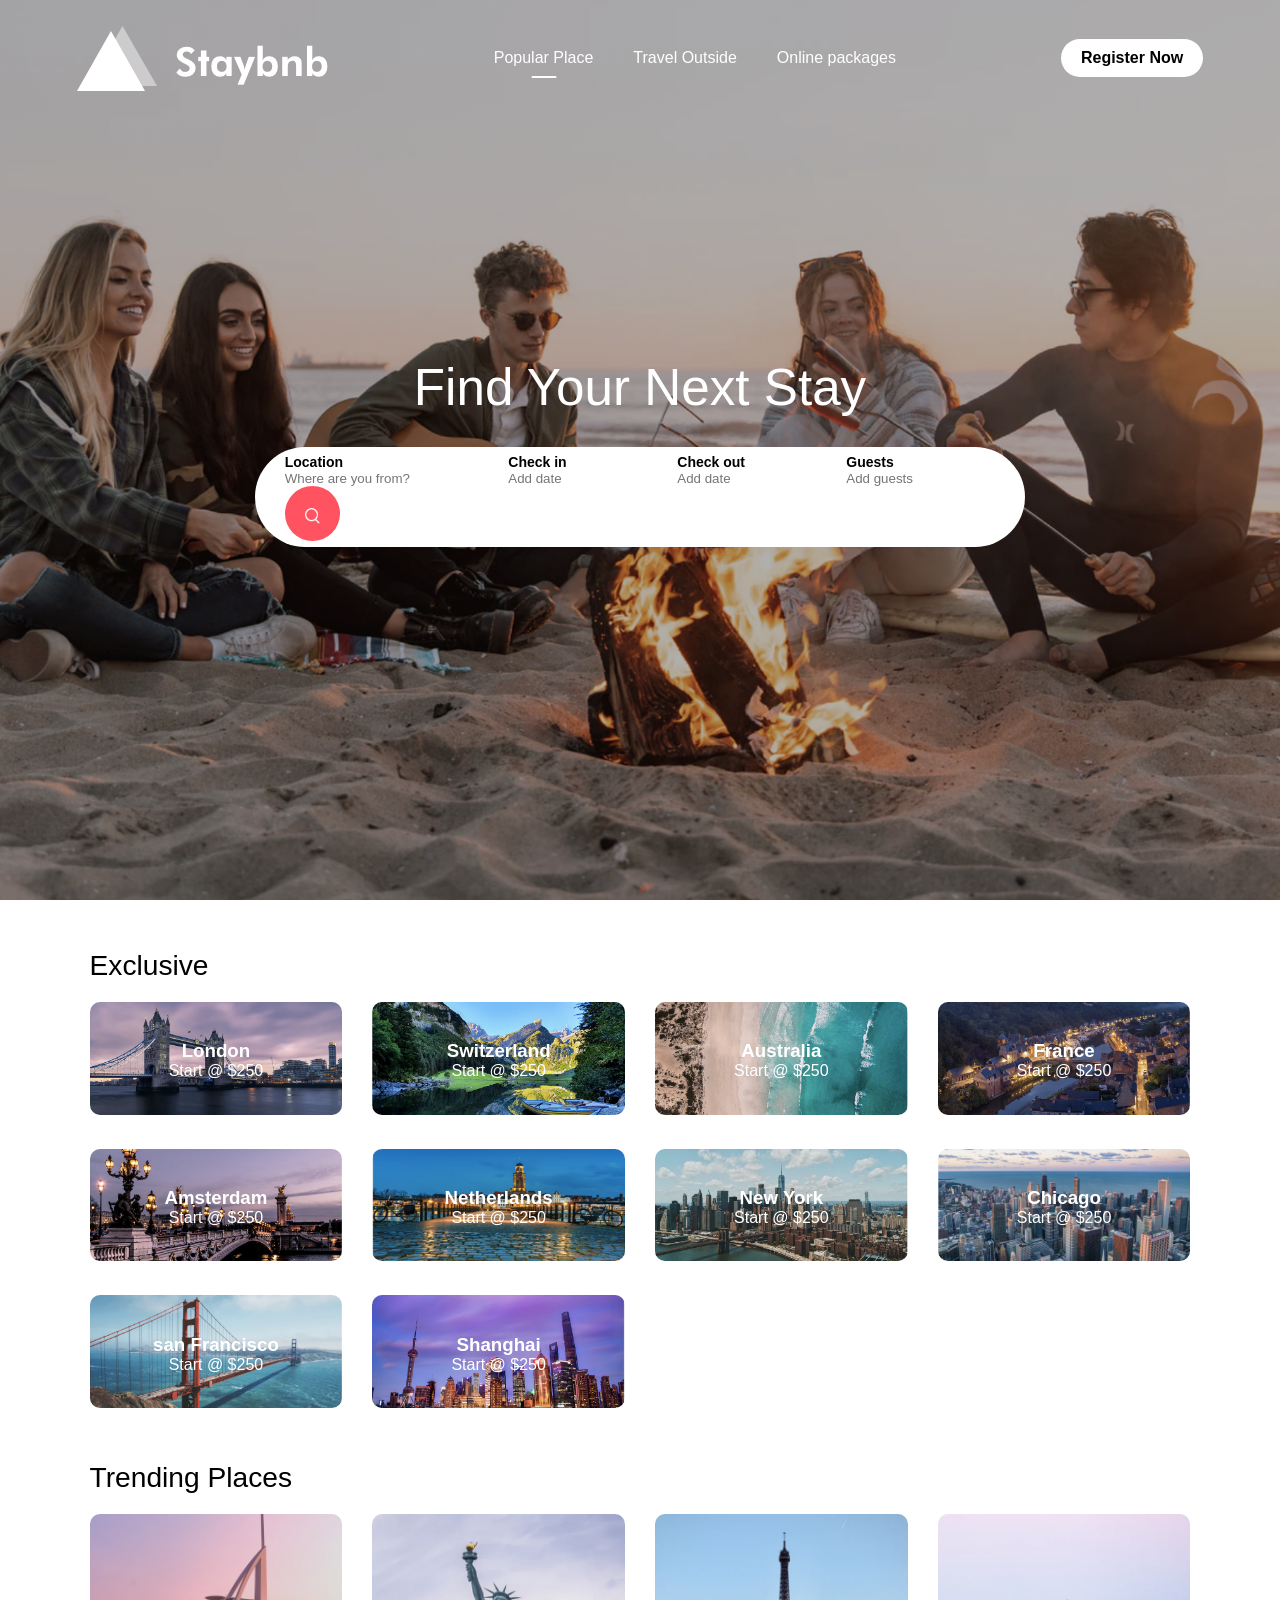
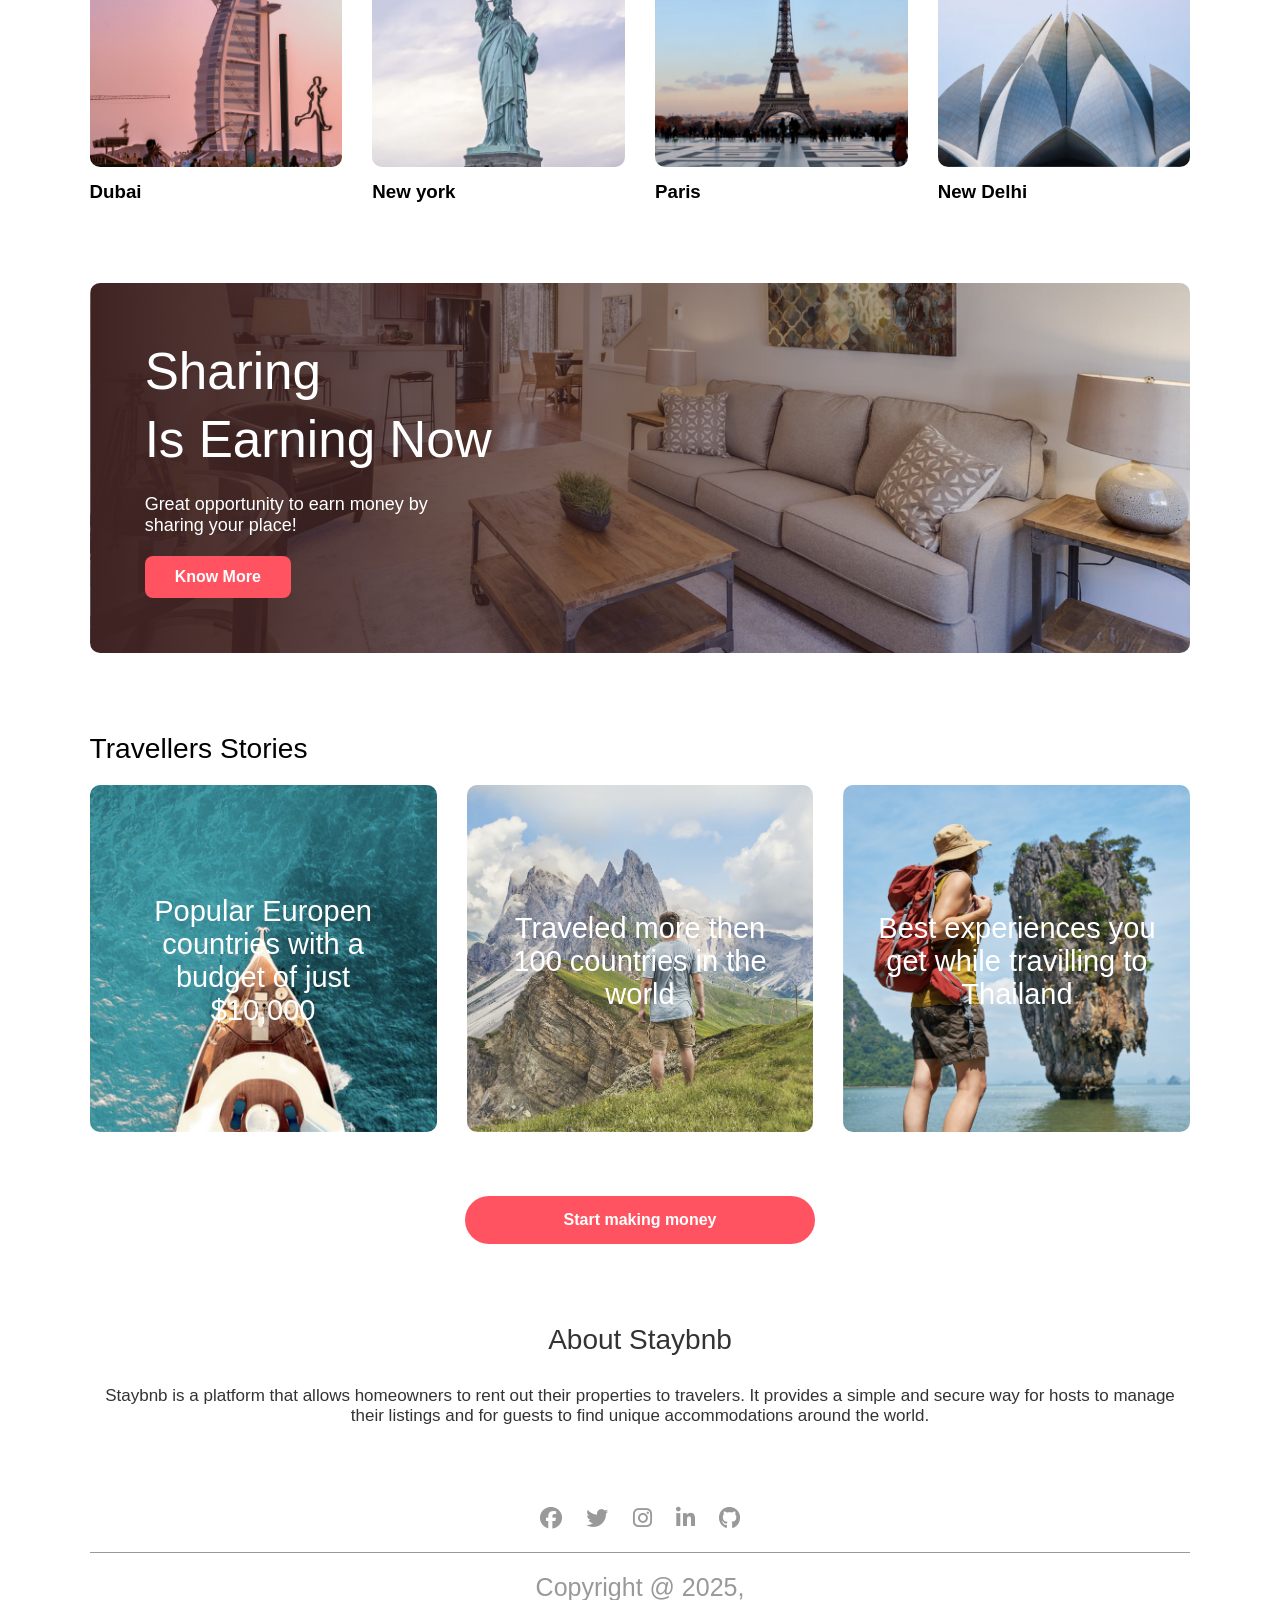
==== images/index.html @ f1bb99ab "first commit" ====
<!DOCTYPE html>
<html lang="en">
<head>
    <meta charset="UTF-8">
    <meta name="viewport" content="width=device-width, initial-scale=1.0">
    <title>Staybnb - EASY TUTORIALS</title>
    <link rel="stylesheet" href="style.css">
   <link rel="stylesheet" href="https://cdnjs.cloudflare.com/ajax/libs/font-awesome/6.5.1/css/all.min.css">
</head>
<body>
    <div class="header">
        <nav id="navBar">
            <img src="logo.png" alt="logo">
            <ul class="nav-links">
                <li><a href="#" class="active">Popular Place</a></li>
                <li><a href="#">Travel Outside</a></li>
                <li><a href="#">Online packages</a></li>
            </ul>
            <a href="#" class="register-btn">Register Now</a>
            <i class="fa-solid fa-bars" onclick="togglebtn()"></i>
        </nav>

        <div class="container">
            <h1>Find Your Next Stay</h1>
            <div class="serch-bar">
                <form>
                    <div class="location-input">
                        <label for="">Location</label>
                        <input type="text" placeholder="Where are you from?">
                    </div>
                    <div>
                        <label for="">Check in</label>
                        <input type="text" placeholder="Add date">
                    </div>
                    <div>
                        <label for="">Check out</label>
                        <input type="text" placeholder="Add date">
                    </div>
                    <div>
                        <label for="">Guests</label>
                        <input type="text" placeholder="Add guests">
                    </div>
                    <button type="submit"><img src="search.png" alt=""></button>
                </form>
            </div>
        </div>
    </div>

    <div class="container">
        <h2 class="sub-title">Exclusive</h2>
        <div class="exclusive">
          <div>
              <img src="image-1.png" alt="">
              <span>
                <h3>London</h3>
                <p>Start @ $250</p>
              </span>
          </div>
           <div>
              <img src="image-2.png" alt="">
               <span>
                <h3>Switzerland</h3>
                <p>Start @ $250</p>
              </span>
          </div>
           <div>
              <img src="image-3.png" alt="">
               <span>
                <h3>Australia</h3>
                <p>Start @ $250</p>
              </span>
          </div>
           <div>
              <img src="image-4.png" alt="">
               <span>
                <h3>France</h3>
                <p>Start @ $250</p>
              </span>
          </div>
           <div>
              <img src="image-5.png" alt="">
               <span>
                <h3>Amsterdam</h3>
                <p>Start @ $250</p>
              </span>
          </div>
            <div>
              <img src="image-6.png" alt="">
               <span>
                <h3>Netherlands</h3>
                <p>Start @ $250</p>
              </span>
          </div>
            <div>
              <img src="image-7.png" alt="">
               <span>
                <h3>New York</h3>
                <p>Start @ $250</p>
              </span>
          </div>
            <div>
              <img src="image-8.png" alt="">
               <span>
                <h3>Chicago</h3>
                <p>Start @ $250</p>
              </span>
          </div>
            <div>
              <img src="image-9.png" alt="">
               <span>
                <h3>san Francisco</h3>
                <p>Start @ $250</p>
              </span>
          </div>
            <div>
              <img src="image-10.png" alt="">
               <span>
                <h3>Shanghai</h3>
                <p>Start @ $250</p>
              </span>
          </div>
        </div>

        <h2 class="sub-title">Trending Places</h2>
        <div class="trending">
            <div>
                <img src="dubai.png" alt="Dubai">
                <h3>Dubai</h3>
            </div>
            <div>
                <img src="new-york.png" alt="Dubai">
                <h3>New york</h3>
            </div>
            <div>
                <img src="paris.png" alt="Dubai">
                <h3>Paris</h3>
            </div>
            <div>
                <img src="new-delhi.png" alt="Dubai">
                <h3>New Delhi</h3>
            </div>
        </div>

            <div class="cta">
                <h3>Sharing <br> Is Earning Now</h3>
                <p>Great opportunity to earn money by <br> sharing your place!</p>
                <a href="#" class="cta-btn">Know More</a>
            </div>

            <h2 class="sub-title">Travellers Stories</h2>
            <div class="stories">
                <div>
                    <img src="story-1.png" alt="">
                    <p>Popular Europen countries with a budget of just $10,000</p>
                </div>
                <div>
                    <img src="story-2.png" alt="">
                    <p>Traveled more then 100 countries in the world</p>
                </div>
                <div>
                    <img src="story-3.png" alt="">
                    <p>Best experiences you get while travilling to Thailand</p>
                </div>
            </div>
            <a href="#" class="start-btn"> Start making money</a>
            <div class="about-msg">
                <h2>About Staybnb</h2>
                <p>Staybnb is a platform that allows homeowners
                    to rent out their properties to travelers.
                    It provides a simple and secure way for 
                    hosts to manage their listings and for guests
                     to find unique accommodations around the world.</p>
            </div>

            <div class="footer">
                <a href="https://facebook.com/"><i class="fa-brands fa-facebook"></i></a>
                <a href="https://twitter.com/"><i class="fa-brands fa-twitter"></i></a>
                <a href="https://instagram.com/"><i class="fa-brands fa-instagram"></i></a>
                <a href="https://linkedin.com/"><i class="fa-brands fa-linkedin-in"></i></a>
                <a href="https://github.com/"><i class="fa-brands fa-github"></i></a>
                <hr>
                <p>Copyright @ 2025,</p>
            </div>

            <script>
                var navBar = document.getElementById("navBar");

                function togglebtn(){
                    navBar.classList.toggle("hidemenu");
                }
                
            </script>


    </div>
</body>
</html>
---- images/style.css ----
*{
    margin: 0;
    padding: 0;
    box-sizing: border-box;
    font-family: 'poppins', sans-serif;
}

.header{
    min-height: 100vh;
    width: 100%;
    background-image: linear-gradient(rgba(0,0,0,0.3),rgba(0,0,0,0.3)), 
    url(banner.png);
    background-size: cover;
    background-position: center;
}

nav{
    display: flex;
    padding: 2% 6%;
    justify-content: space-between;
    align-items: center;
}

.logo{
    width: 150px;
    cursor: pointer;
}

.nav-links{
    display: flex;
    list-style: none;
    margin: 10px 30px;
}

.nav-links li a{
    text-decoration: none;
    color: #fff;

}

.nav-links li{
    margin: 10px 20px;
    display: inline-block;
    list-style: none;
}

.register-btn{
    padding: 10px 20px;
    background-color: #fff;
    color: #000;
    text-decoration: none;
    border-radius: 20px;
    font-weight: bold;
}

.container{
    padding: 0 7%;
}

.header h1{
    font-size: 4vw;
    font-weight: 500;
    color: #fff;
    text-align: center;
    padding-top: 22%;
}

.serch-bar{
    background-color: #fff;
    width: 70%;
    margin: 30px auto;
    padding: 6px 10px 6px 30px;
    border-radius: 50px
}

.serch-bar form{
    display: flex;
    justify-content: space-between;
    align-items: center;
    flex-wrap: wrap;
}

.serch-bar form input{
    border: 0;
    background-color: transparent;
    outline: none;
    display: block;
}

.serch-bar form button{
    border: 0;
    background-color: #ff5361;
    width: 55px;
    height: 55px;
    outline: none;
    cursor: pointer;
    border-radius: 50px;
}

.serch-bar form button img{
    width: 15px;
    margin-top: 7px;
}

.location-input{
    flex: 1;
}

.serch-bar form label{
    font-weight: 600;
    font-size: 14px;
    color: #000;
}

/*exclusive*/
.sub-title{
    margin: 50px 0 20px ;
    font-size: 2.2vw;
    font-weight: 500;
    color: #000;
}

.exclusive{
    display: grid;
    grid-template-columns: repeat(auto-fit,minmax(200px, 1fr));
    grid-gap: 30px;
}
.exclusive div img{
    width: 100%;
    border-radius: 10px;
}

.exclusive div{
    position: relative;
}

.exclusive div span{
    position: absolute;
    top: 50%;
    left: 50%;
    transform: translate(-50%, -50%);
    text-align: center;
    color: #fff;
}

/*------------Trending plaes---------------*/
.trending{
    display: grid;
    grid-template-columns: repeat(auto-fit,minmax(200px, 1fr));
    grid-gap: 30px;
    margin-bottom: 30px;
}

.trending div img{
    width: 100%;
    border-radius: 10px;
}

.trending h3{
    font-weight: 600;
    margin-top: 10px;
}

/*------------call to action----------------*/

.cta{
    background-image: linear-gradient(to right, #3f2323, transparent), url(banner-2.png);
    color: #fff;
    margin: 80px 0;
    background-size: cover;
    background-position: center;
    border-radius: 10px;
    padding: 5%;
}

.cta h3{
    font-size: 4vw;
    margin-bottom: 20px;
    line-height: 5.3vw;
    font-weight: 500;
}

.cta p{
    font-size: 18px;
    margin-bottom: 10px 0;
}

.cta-btn{
    padding: 12px 30px;
    background-color: #ff5361;
    color: #fff;
    text-decoration: none;
    border-radius: 8px;
    margin-top: 20px;
    display: inline-block;
    font-weight: bold;
}

/*------------Travellers Stories----------------*/

.stories{
    display: grid;
    grid-template-columns: repeat(auto-fit,minmax(200px, 1fr));
    grid-gap: 30px;
    margin-bottom: 30px;
}

.stories div img{
    width: 100%;
    border-radius: 10px;
}

.stories h3{
    font-weight: 600;
    margin-top: 10px;
}

.stories div{
    position: relative;
    text-align: center;
}

.stories P{
    width: 80%;
    position: absolute;
    top: 50%;
    left: 50%;
    transform: translate(-50%, -50%);
    color: #fff;
    font-size: 29px;
}

.start-btn{
    text-decoration: none;
    background-color: #ff5361;
    color: #fff;
    width: 80%;
    max-width: 350px;
    display: block;
    text-align: center;
    margin: 60px auto;
    padding: 15px;
    border-radius: 30px;
    font-weight: bold;
}

/*------------footer mgs----------------*/

.about-msg{
    text-align: center;
    color: #333;
    font-size: 17px;
    margin: 80px 0;
}

.about-msg h2{
    font-size: 28px;
    margin-bottom: 30px;
    font-weight: 500;
    
}

/*------------footer----------------*/

.footer{
    text-align: center;
    margin: 80px 0 10px;
}

.footer a{
    color: #999;
    font-size: 22px;
    margin: 0 10px;
    text-decoration: none;
}

.footer a:hover{
    color: #ff5361;
}

.footer hr{
    background-color: #999;
    height: 1px;
    border: none;
    width: 100%;
    margin: 20px 0;
}

.footer p{
    color: #999;
    font-size: 25px;
    padding-bottom: 15px;
    
}

.active{
    color: #ff5361;
    position: relative;
}

.active::after{
    content: '';
    position: absolute;
    width: 25px;
    height: 2px;
    background-color: #fff;
    left: 50%;
    bottom: -5px;
    border-radius: 2px;
    transform: translateX(-50%);
    bottom: -12px;
    border-radius: 2px;
}


nav .fa-bars{
    display: none;
    font-size: 24px;
    cursor: pointer;
}


/*---------for smaller screens----------------*/
@media only screen and (max-width: 768px){

    .logo{
        position: fixed;
        top: 4%;
        left: 7%;
    }
    nav{
        position: fixed;
        top: 0;
        z-index: 100;
        display: inline-block;
        width: 100%;
        padding: 100px 7% 0;
        background-color: #000;
        text-align: right;
        max-height: 100px;
        overflow: hidden;
        transition: max-height 0.5s;
    }

    nav .nav-links li{
        margin: 10px 0;
        display: block;
    }

    .register-btn{
        display: none;
        margin: 15px 0 30px;
    }
    nav .fa-bars{
        display: block;
        position: fixed;
        top: 4%;
        right: 7%;
        color: #fff;
        font-size: 24px;
    }

    
    .active::after{
        left: -40%;
        bottom: 50%;
        transform: translate(0,50%);
    }   

    .himemenu{
        max-height: 300px;

    }
}
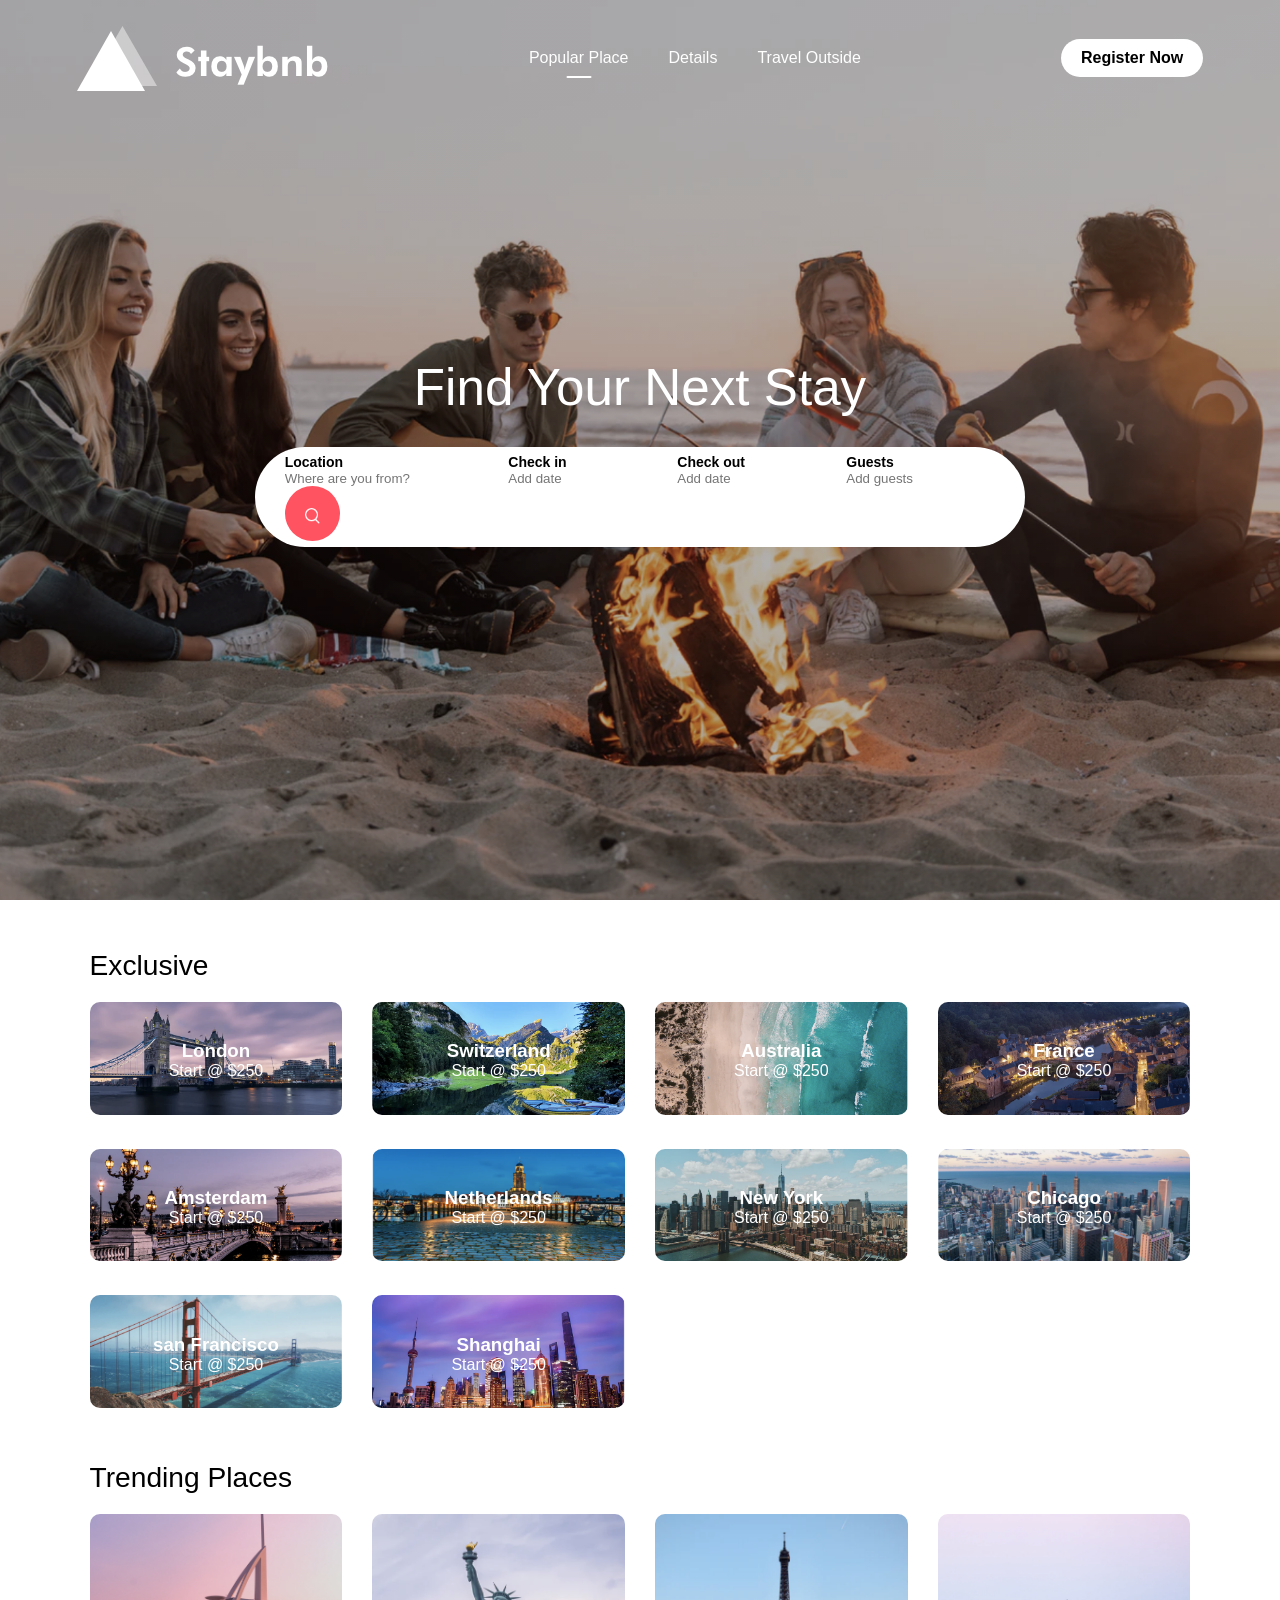
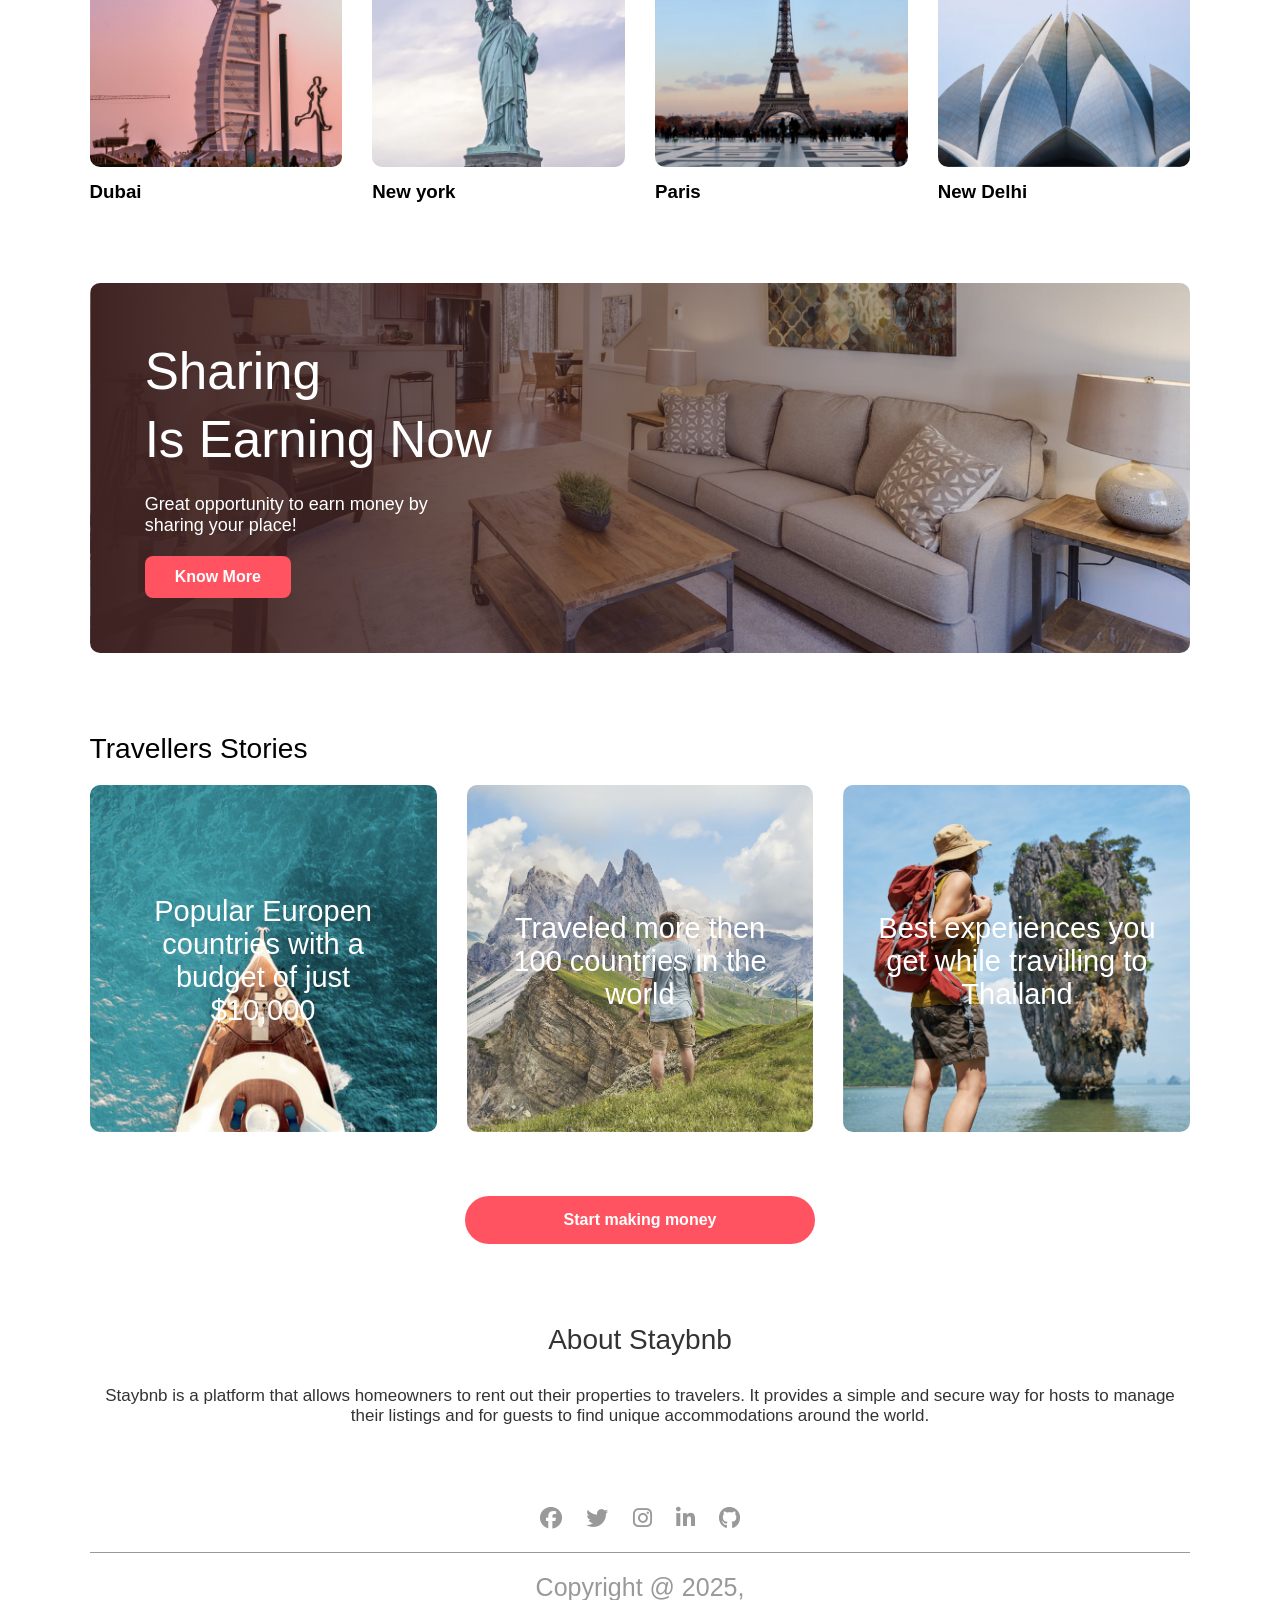
==== commit 37f90256: "updated the pages" ====
--- a/images/index.html
+++ b/images/index.html
@@ -13,8 +13,8 @@
             <img src="logo.png" alt="logo">
             <ul class="nav-links">
                 <li><a href="#" class="active">Popular Place</a></li>
-                <li><a href="#">Travel Outside</a></li>
-                <li><a href="#">Online packages</a></li>
+                <li><a href="detail.html">Details</a></li>
+                <li><a href="trips.html">Travel Outside</a></li>
             </ul>
             <a href="#" class="register-btn">Register Now</a>
             <i class="fa-solid fa-bars" onclick="togglebtn()"></i>
@@ -183,15 +183,13 @@
             </div>
 
             <script>
-                var navBar = document.getElementById("navBar");
+            var navBar = document.getElementById("navBar");
 
-                function togglebtn(){
-                    navBar.classList.toggle("hidemenu");
-                }
-                
+            function togglebtn(){
+                // Toggles class to expand the mobile navbar height
+            navBar.classList.toggle("showmenu");
+            }
             </script>
-
-
     </div>
 </body>
 </html>
--- a/images/style.css
+++ b/images/style.css
@@ -372,4 +372,380 @@
         max-height: 300px;
 
     }
+}
+
+
+*{
+    margin: 0;
+    padding: 0;
+    box-sizing: border-box;
+    font-family: 'poppins', sans-serif;
+}
+
+.header{
+    min-height: 100vh;
+    width: 100%;
+    background-image: linear-gradient(rgba(0,0,0,0.3),rgba(0,0,0,0.3)), 
+    url(banner.png);
+    background-size: cover;
+    background-position: center;
+}
+
+nav{
+    display: flex;
+    padding: 2% 6%;
+    justify-content: space-between;
+    align-items: center;
+}
+
+.logo{
+    width: 150px;
+    cursor: pointer;
+}
+
+.nav-links{
+    display: flex;
+    list-style: none;
+    margin: 10px 30px;
+}
+
+.nav-links li a{
+    text-decoration: none;
+    color: #fff;
+
+}
+
+.nav-links li{
+    margin: 10px 20px;
+    display: inline-block;
+    list-style: none;
+}
+
+.register-btn{
+    padding: 10px 20px;
+    background-color: #fff;
+    color: #000;
+    text-decoration: none;
+    border-radius: 20px;
+    font-weight: bold;
+}
+
+.container{
+    padding: 0 7%;
+}
+
+.header h1{
+    font-size: 4vw;
+    font-weight: 500;
+    color: #fff;
+    text-align: center;
+    padding-top: 22%;
+}
+
+.serch-bar{
+    background-color: #fff;
+    width: 70%;
+    margin: 30px auto;
+    padding: 6px 10px 6px 30px;
+    border-radius: 50px
+}
+
+.serch-bar form{
+    display: flex;
+    justify-content: space-between;
+    align-items: center;
+    flex-wrap: wrap;
+}
+
+.serch-bar form input{
+    border: 0;
+    background-color: transparent;
+    outline: none;
+    display: block;
+}
+
+.serch-bar form button{
+    border: 0;
+    background-color: #ff5361;
+    width: 55px;
+    height: 55px;
+    outline: none;
+    cursor: pointer;
+    border-radius: 50px;
+}
+
+.serch-bar form button img{
+    width: 15px;
+    margin-top: 7px;
+}
+
+.location-input{
+    flex: 1;
+}
+
+.serch-bar form label{
+    font-weight: 600;
+    font-size: 14px;
+    color: #000;
+}
+
+/*exclusive*/
+.sub-title{
+    margin: 50px 0 20px ;
+    font-size: 2.2vw;
+    font-weight: 500;
+    color: #000;
+}
+
+.exclusive{
+    display: grid;
+    grid-template-columns: repeat(auto-fit,minmax(200px, 1fr));
+    grid-gap: 30px;
+}
+.exclusive div img{
+    width: 100%;
+    border-radius: 10px;
+}
+
+.exclusive div{
+    position: relative;
+}
+
+.exclusive div span{
+    position: absolute;
+    top: 50%;
+    left: 50%;
+    transform: translate(-50%, -50%);
+    text-align: center;
+    color: #fff;
+}
+
+/*------------Trending plaes---------------*/
+.trending{
+    display: grid;
+    grid-template-columns: repeat(auto-fit,minmax(200px, 1fr));
+    grid-gap: 30px;
+    margin-bottom: 30px;
+}
+
+.trending div img{
+    width: 100%;
+    border-radius: 10px;
+}
+
+.trending h3{
+    font-weight: 600;
+    margin-top: 10px;
+}
+
+/*------------call to action----------------*/
+
+.cta{
+    background-image: linear-gradient(to right, #3f2323, transparent), url(banner-2.png);
+    color: #fff;
+    margin: 80px 0;
+    background-size: cover;
+    background-position: center;
+    border-radius: 10px;
+    padding: 5%;
+}
+
+.cta h3{
+    font-size: 4vw;
+    margin-bottom: 20px;
+    line-height: 5.3vw;
+    font-weight: 500;
+}
+
+.cta p{
+    font-size: 18px;
+    margin-bottom: 10px 0;
+}
+
+.cta-btn{
+    padding: 12px 30px;
+    background-color: #ff5361;
+    color: #fff;
+    text-decoration: none;
+    border-radius: 8px;
+    margin-top: 20px;
+    display: inline-block;
+    font-weight: bold;
+}
+
+/*------------Travellers Stories----------------*/
+
+.stories{
+    display: grid;
+    grid-template-columns: repeat(auto-fit,minmax(200px, 1fr));
+    grid-gap: 30px;
+    margin-bottom: 30px;
+}
+
+.stories div img{
+    width: 100%;
+    border-radius: 10px;
+}
+
+.stories h3{
+    font-weight: 600;
+    margin-top: 10px;
+}
+
+.stories div{
+    position: relative;
+    text-align: center;
+}
+
+.stories P{
+    width: 80%;
+    position: absolute;
+    top: 50%;
+    left: 50%;
+    transform: translate(-50%, -50%);
+    color: #fff;
+    font-size: 29px;
+}
+
+.start-btn{
+    text-decoration: none;
+    background-color: #ff5361;
+    color: #fff;
+    width: 80%;
+    max-width: 350px;
+    display: block;
+    text-align: center;
+    margin: 60px auto;
+    padding: 15px;
+    border-radius: 30px;
+    font-weight: bold;
+}
+
+/*------------footer mgs----------------*/
+
+.about-msg{
+    text-align: center;
+    color: #333;
+    font-size: 17px;
+    margin: 80px 0;
+}
+
+.about-msg h2{
+    font-size: 28px;
+    margin-bottom: 30px;
+    font-weight: 500;
+    
+}
+
+/*------------footer----------------*/
+
+.footer{
+    text-align: center;
+    margin: 80px 0 10px;
+}
+
+.footer a{
+    color: #999;
+    font-size: 22px;
+    margin: 0 10px;
+    text-decoration: none;
+}
+
+.footer a:hover{
+    color: #ff5361;
+}
+
+.footer hr{
+    background-color: #999;
+    height: 1px;
+    border: none;
+    width: 100%;
+    margin: 20px 0;
+}
+
+.footer p{
+    color: #999;
+    font-size: 25px;
+    padding-bottom: 15px;
+    
+}
+
+.active{
+    color: #ff5361;
+    position: relative;
+}
+
+.active::after{
+    content: '';
+    position: absolute;
+    width: 25px;
+    height: 2px;
+    background-color: #fff;
+    left: 50%;
+    bottom: -5px;
+    border-radius: 2px;
+    transform: translateX(-50%);
+    bottom: -12px;
+    border-radius: 2px;
+}
+
+
+nav .fa-bars{
+    display: none;
+    font-size: 24px;
+    cursor: pointer;
+}
+
+
+/*---------for smaller screens----------------*/
+@media only screen and (max-width: 768px){
+
+    .logo{
+        position: fixed;
+        top: 4%;
+        left: 7%;
+    }
+    nav{
+        position: fixed;
+        top: 0;
+        z-index: 100;
+        display: inline-block;
+        width: 100%;
+        padding: 100px 7% 0;
+        background-color: #000;
+        text-align: right;
+        max-height: 100px;
+        overflow: hidden;
+        transition: max-height 0.5s;
+    }
+
+    nav .nav-links li{
+        margin: 10px 0;
+        display: block;
+    }
+
+    .register-btn{
+        display: none;
+        margin: 15px 0 30px;
+    }
+    nav .fa-bars{
+        display: block;
+        position: fixed;
+        top: 4%;
+        right: 7%;
+        color: #fff;
+        font-size: 24px;
+    }
+
+    
+    .active::after{
+        left: -40%;
+        bottom: 50%;
+        transform: translate(0,50%);
+    }   
+
+    .himemenu{
+        max-height: 300px;
+
+    }
 }
